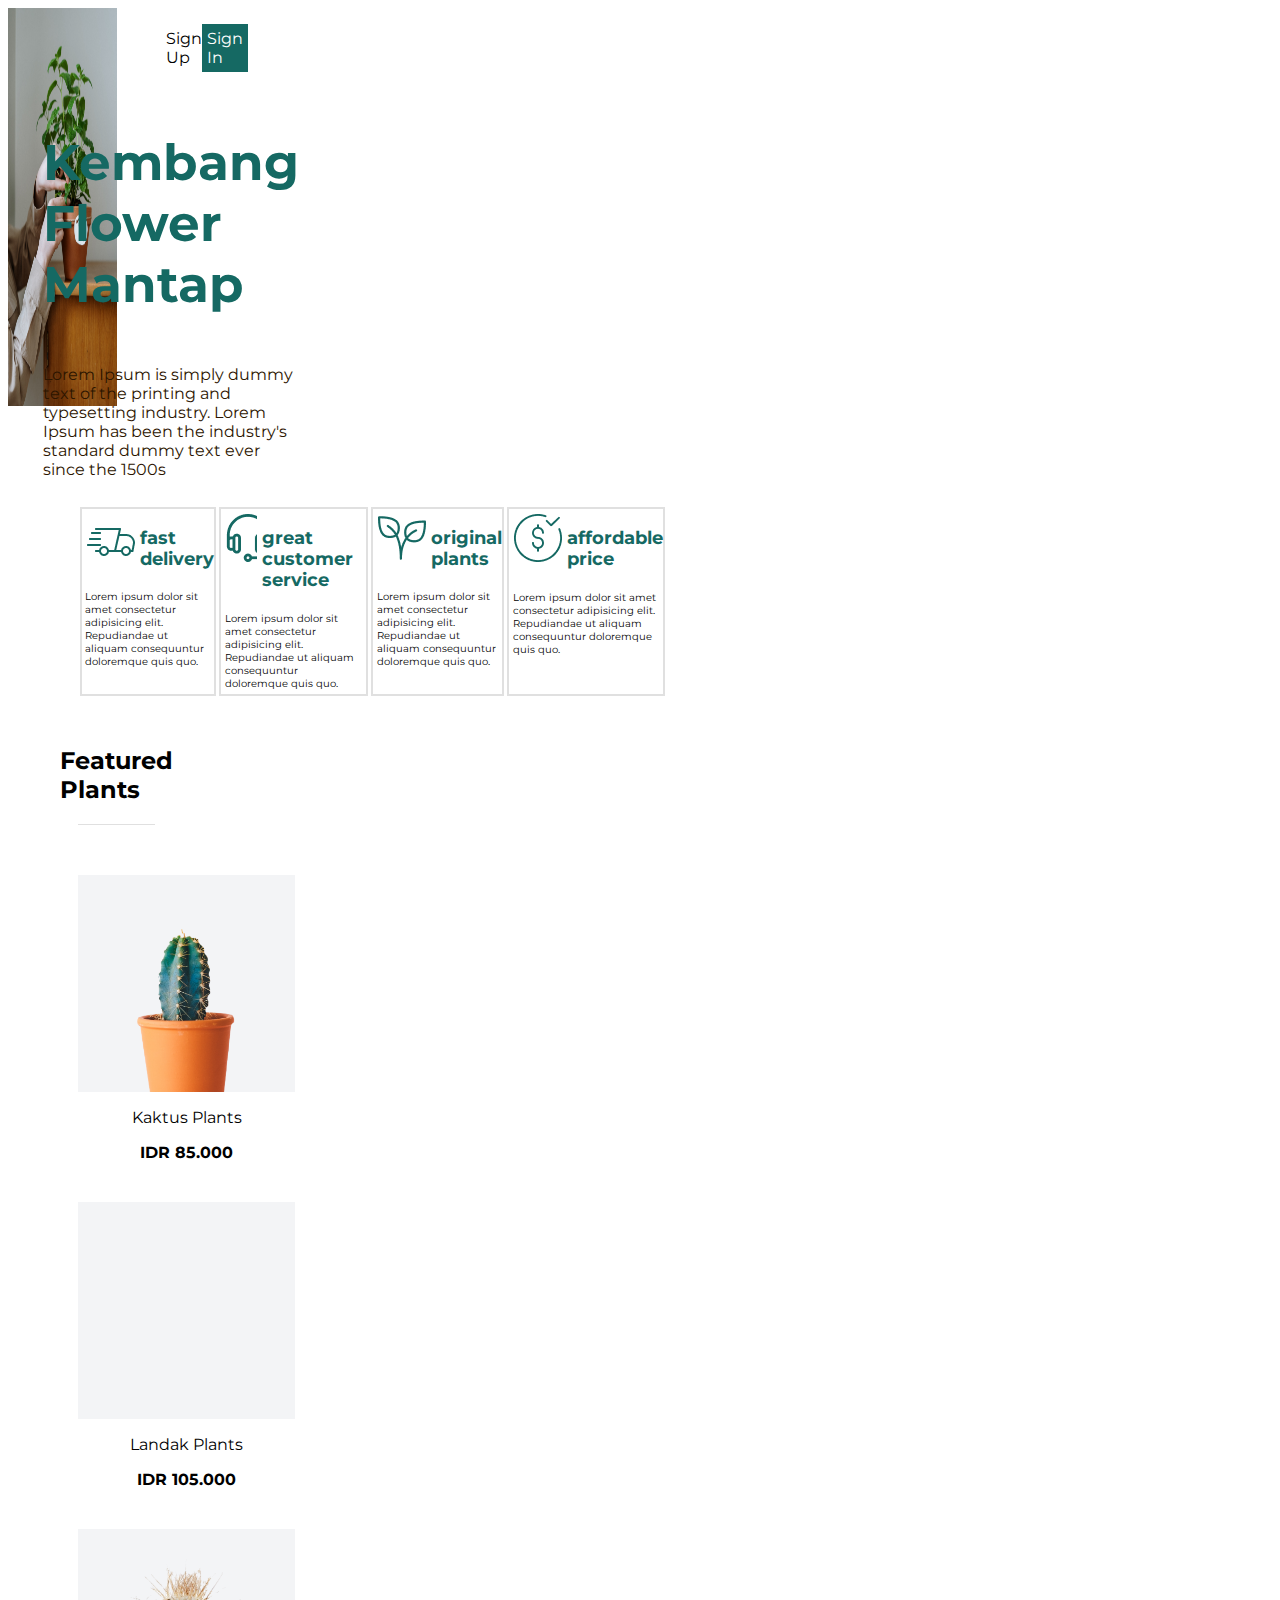
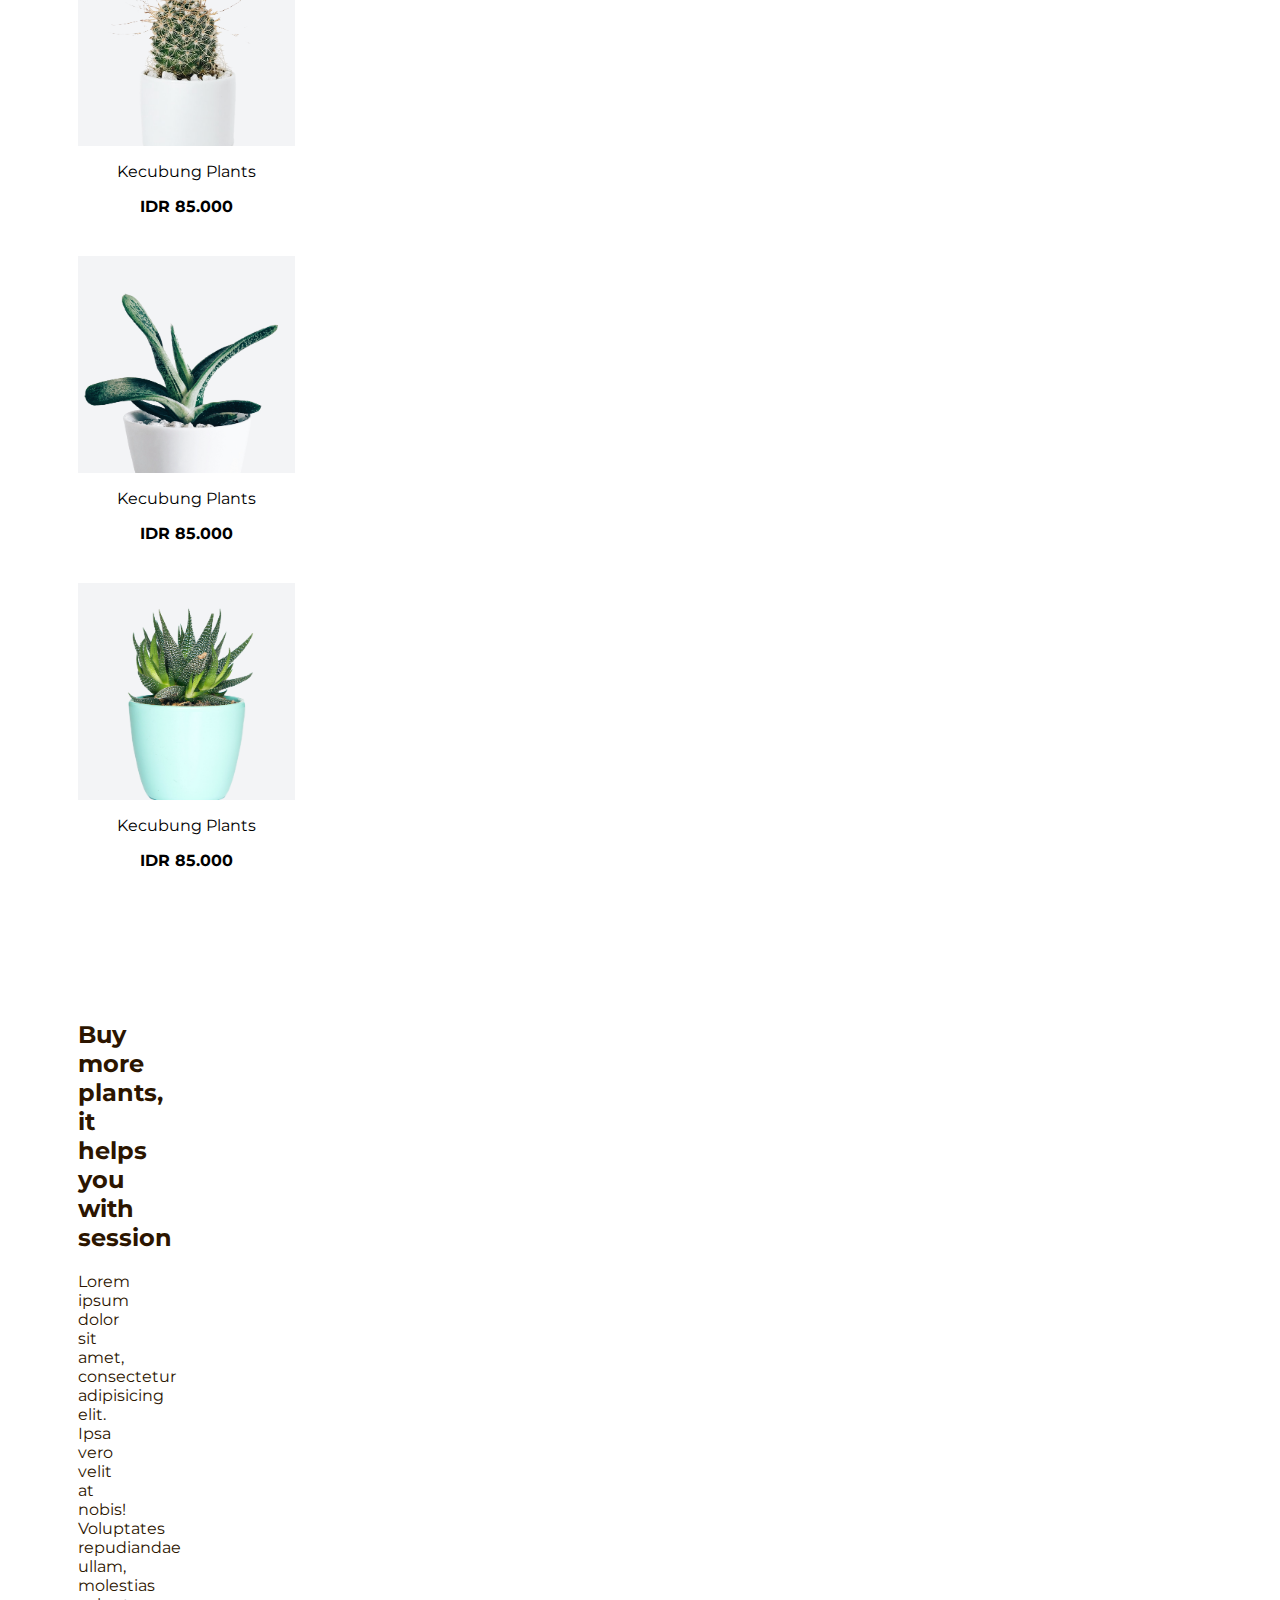
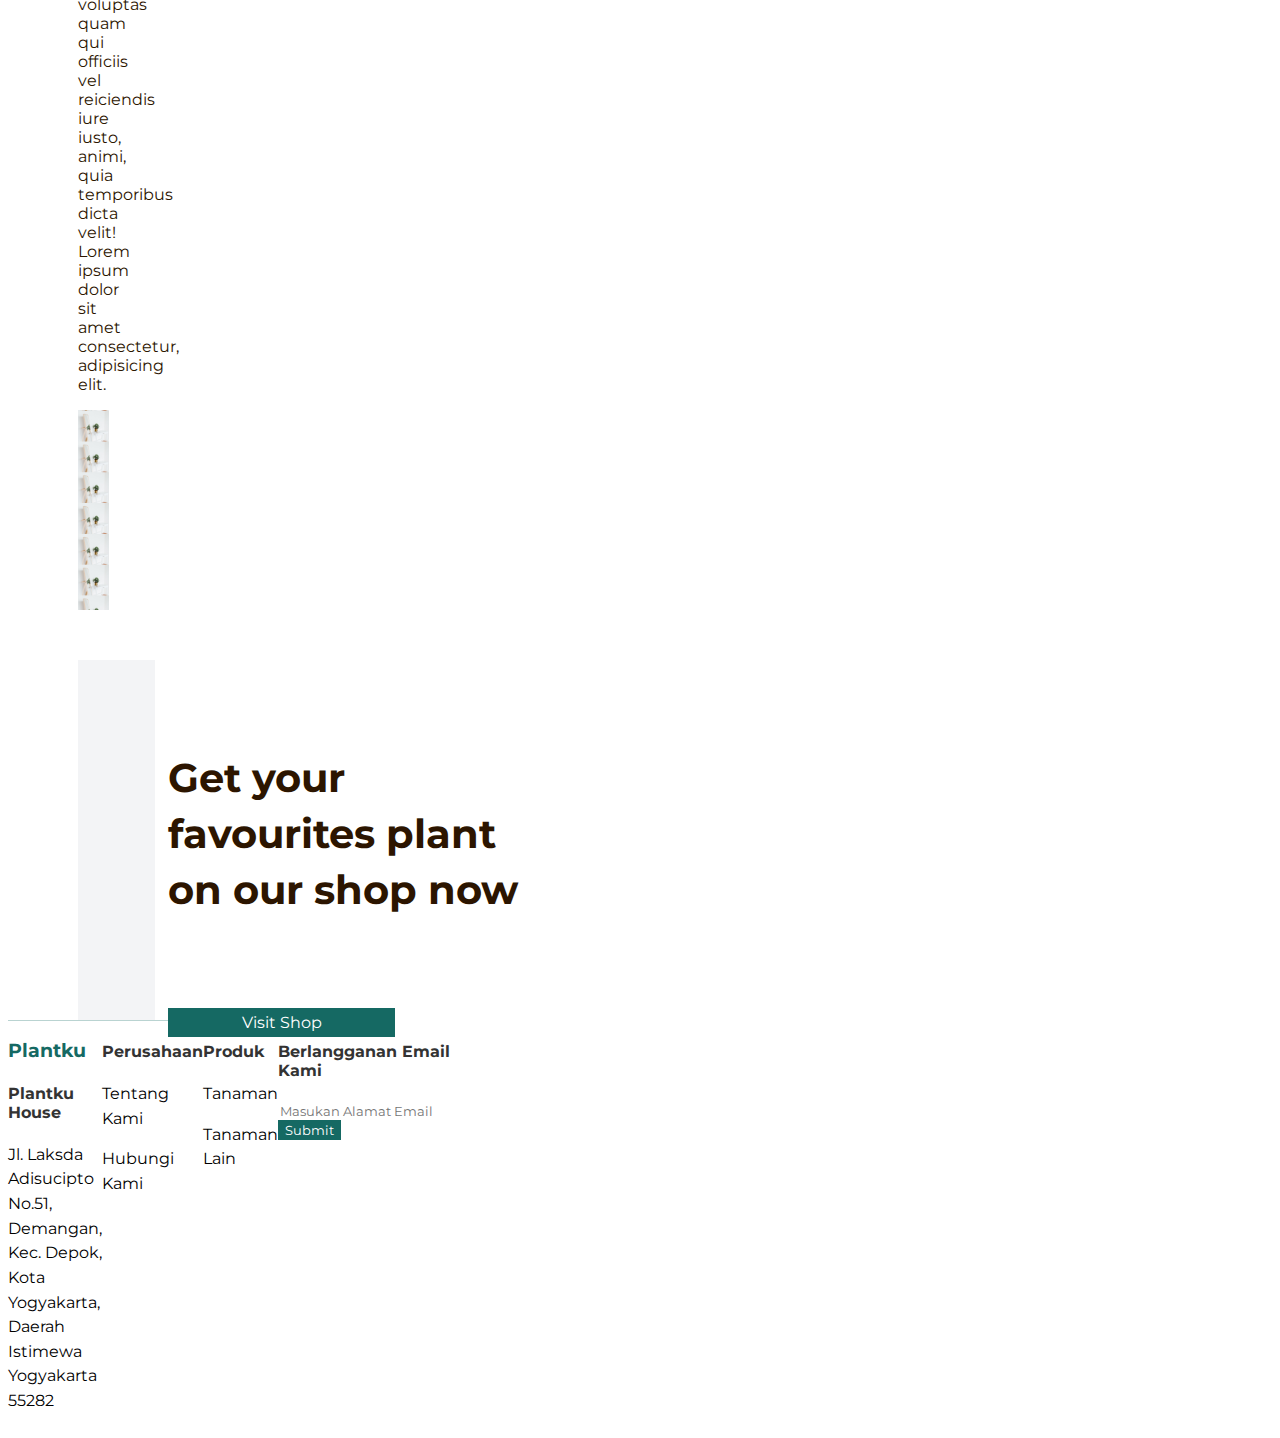
==== lab12/index.html @ 09dcf12d "Add files via upload" ====
<!DOCTYPE html>
<html lang="en">
<head>
    <meta charset="UTF-8">
    <meta http-equiv="X-UA-Compatible" content="IE=edge">
    <meta name="viewport" content="width=device-width, initial-scale=1.0">
    <link rel="preconnect" href="https://fonts.gstatic.com">
<link href="https://fonts.googleapis.com/css2?family=Montserrat:wght@300;400&display=swap" rel="stylesheet">
    <link rel="stylesheet" href="styles/style.css">
    <title>1</title>
</head>
<body>
    <header>
        <div class="header_left">
            <img src="images/header.png" alt="mint photo">
        </div>
        <div class="header_right">
                <ul class="header_items">
                    <li class="header_item search"></li>
                    <li class="header_item corzina"></li>
                    <li class="header_item sign_up">Sign Up</li>
                    <li class="header_item sign_in">Sign In</li>
                </ul>
            <div class="header_text">
                <h1>
                Kembang <br>
                Flower Mantap</h1>
                <p>Lorem Ipsum is simply dummy text of the printing and typesetting industry. Lorem Ipsum has been the industry's standard dummy text ever since the 1500s</p>
            </div>
        </div>
    </header>

    <main>
        <div class="main_items">

            <div class="box">
                <div class="main_name_container">
                    <div class="img1"></div>
                    <div class="main_item_name">
                        <h3>fast <br> 
                            delivery</h3>
                    </div>
                </div>
                <div class="main_item_text">
                    <p>Lorem ipsum dolor sit amet consectetur adipisicing elit. Repudiandae ut aliquam consequuntur doloremque quis quo. </p>
                </div>
            </div>

            <div class="box">
                <div class="main_name_container">
                    <div class="img2"></div>
                    <div class="main_item_name">
                        <h3>great customer <br> 
                            service</h3>
                    </div>
                </div>
                <div class="main_item_text">
                    <p>Lorem ipsum dolor sit amet consectetur adipisicing elit. Repudiandae ut aliquam consequuntur doloremque quis quo. </p>
                </div>
            </div>

            <div class="box">
                <div class="main_name_container">
                    <div class="img3"></div>
                    <div class="main_item_name">
                        <h3>original <br> 
                            plants</h3>
                    </div>
                </div>
                <div class="main_item_text">
                    <p>Lorem ipsum dolor sit amet consectetur adipisicing elit. Repudiandae ut aliquam consequuntur doloremque quis quo. </p>
                </div>
            </div>

            <div class="box">
                <div class="main_name_container">
                    <div class="img4"></div>
                    <div class="main_item_name">
                        <h3>affordable <br> 
                            price </h3>
                    </div>
                </div>
                <div class="main_item_text">
                    <p>Lorem ipsum dolor sit amet consectetur adipisicing elit. Repudiandae ut aliquam consequuntur doloremque quis quo. </p>
                </div>
            </div>
        </div>

        <div class="featured_plants">
                <h2>Featured Plants</h2>
                <hr>
        </div>
        <div class="products">

                <div class="products_item">
                    <div id="p1"></div>
                    <p class="products_name">Kaktus Plants</p>
                    <p class="products_price">IDR 85.000</p>
                </div>

                <div class="products_item">
                    <div id="p2"></div>
                    <p class="products_name">Landak Plants</p>
                    <p class="products_price">IDR 105.000</p>
                </div>

                <div class="products_item">
                    <div id="p3"></div>
                    <p class="products_name">Kecubung Plants</p>
                    <p class="products_price">IDR 85.000</p>
                </div>

                <div class="products_item">
                    <div id="p4"></div>
                    <p class="products_name">Kecubung Plants</p>
                    <p class="products_price">IDR 85.000</p>
                </div>

                <div class="products_item">
                    <div id="p5"></div>
                    <p class="products_name">Kecubung Plants</p>
                    <p class="products_price">IDR 85.000</p>
                </div>

        </div>

        <div class="recomendation">
            <div class="recomendation_left">
                <h2>Buy more plants, it helps you with session</h2>
                <p>Lorem ipsum dolor sit amet, consectetur adipisicing elit. Ipsa vero velit at nobis! Voluptates repudiandae ullam, molestias voluptas quam qui officiis vel reiciendis iure iusto, animi, quia temporibus dicta velit! Lorem ipsum dolor sit amet consectetur, adipisicing elit.</p>
                <div class="recomendation_photo"></div>
            </div>
            <div class="recomendation_right"></div>
        </div>

        <div class="visit">
            <div class="visit_left">
                <h2>Get your favourites plant on our shop now</h2>
                <a href="" class="visit_link">Visit Shop</a>
            </div>
            <div class="visit_right"></div>
        </div>

    </main>

    <footer>
        <div id="itmo_house">
            <h3>Plantku</h3>
            <h4>Plantku House</h4>
            <p>	Jl. Laksda Adisucipto No.51, Demangan, Kec. Depok, Kota Yogyakarta, Daerah Istimewa Yogyakarta 55282
            </p>   
            </div>
        <div id="made_for">
            <h4>Perusahaan</h4>
            <p>Tentang Kami</p>
            <p>Hubungi Kami</p>
        </div>
        <div id="made_by">
            <h4>Produk</h4>
            <p>Tanaman</p>
            <p>Tanaman Lain</p>
        </div>
        <div id="feedback">
            <h4>Berlangganan Email Kami</h4>
            <form action="">
                <input type="tel" placeholder="Masukan Alamat Email">
                <button>Submit</button>
            </form>
        </div>
    </footer>
</body>
</html>
---- lab12/styles/style.css ----
* {
  font-family: 'Montserrat';
}

body {
  width: 217px;
  overflow: revert;
}

a { 
  text-decoration: none;
  margin: 0 217px;
  width: 217px;
}

/* header */
header {
  display: flex;
  flex-direction: row;
}

.header_left {
  width: 50%;
  margin-left: 0;
}
.header_left img {
  width: 100%;
  height: 80%;
  margin-left: 0;
}
.header_right {
  width: 50%;
  display: flex;
  flex-direction: column;
  align-items: center;
}
.header_menu {
  display: flex;
  flex-direction: row;
  align-items: center;
}
.header_text {
  font-family: 'Montserrat';
  display: flex;
  flex-direction: column;
  align-items: left;
  margin : 10%;
}
.header_text h1 {
  color: #156963;
  font-size: 50px;
}
.header_text p {
  color: #2c1500;
  
}

.header_items {
  width: 45%;
  display: flex;
  flex-direction: row;
  justify-content: space-between;
  align-items: center;
  list-style-type: none;
}

.sign_in {
  background-color: #156963;
  color: white;
  padding: 5px;
}

.search {
  background: url("../images/search 11.png");
  height: 20px;
  width: 20px;
}

.corzina {
  background: url("../images/shopping-cart 12.png");
  height: 20px;
  width: 20px;
}

main {
  display: flex;
  flex-direction: column;
  margin: 0 70px;
}

/* compony benefits */
.main_items {
  display: flex;
  justify-content: space-between;
  flex-direction: row;
}
.box {
  border: 2px solid #e0e0e0;
  margin : 2%;
  align-items: center;
  margin-bottom: 30px;
}

.main_name_container {
  display: flex;
  justify-content: left;
  flex-direction: row;
}

.img1 {
  background: url("../images/fast 11.png");
  height: 48px;
  width: 48px;
  margin: 5px;
}
.img2 {
  background: url("../images/Vector2.png");
  height: 48px;
  width: 44px;
  margin: 5px;
}
.img3 {
  background: url("../images/plant 13.png");
  height: 48px;
  width: 48px;
  margin: 5px;
}
.img4 {
  background: url("../images/dollar-symbol 14.png");
  height: 48px;
  width: 48px;
  margin: 5px;
}

.main_item_name {
  display: flex;
  flex-direction: row;
  color: #156963;
  font-size: 15px;
}

.main_item_name h3 {
  font-weight: bold;
}
.main_item_text p {
  margin: 1%;
  padding: 2%;
  font-size: 10px;
}

/* featured plants */
.featured_plants {
  display: flex;
  flex-direction: column;
  align-items: center;
}
.featured_plants hr {
  border: none;
  background-color: #e0e0e0;
  height: 1px;
  width: 100%;
  margin: 0;
}

/* featured plants gallary */
.products {
  display: flex;
  justify-content: space-between;
  flex-direction: row;
  flex-wrap: wrap;
  margin-top: 50px;
  
}

.products_item {
  margin-bottom: 40px;
}
.products_name {
  text-align: center;
}

.products_price {
  font-weight: bold;
  text-align: center;
  margin: 0;
}

#p1 {
  background: url("../images/featured kaktus.png"), #f3f4f6;
  background-position: 50% 65%;
  background-size: 150%;
  height: 217px;
  width: 217px;
}
#p2 {
  background: url("../images/featured landark.png"), #f3f4f6;
  background-position: 50% 0%;
  background-size: 100%;
  height: 217px;
  width: 217px;
}
#p3 {
  background: url("../images/featured kecubung 1.png"), #f3f4f6;
  background-position: 50% 50%;
  background-size: 100%;
  height: 217px;
  width: 217px;
}
#p4 {
  background: url("../images/featured kecubung 2.png"), #f3f4f6;
  background-position: 50% -20%;
  background-size: 130%;
  height: 217px;
  width: 217px;
}
#p5 {
  background: url("../images/featured kecubung 3.png"), #f3f4f6;
  background-position: 50% 0%;
  background-size: 180%;
  height: 217px;
  width: 217px;
}


/* buy more plants */
.recomendation {
  display: flex;
  flex-direction: row;
  margin-top : 90px;
  
}
.recomendation_left {
  width: 40%;
  color: #2c1500;
  text-align: left;
}

.recomendation_photo {
  background: url("../images/buy more left.png");
  background-position: 30% 55%;
  background-size: 150%;
  height: 200px;
}
.recomendation_right {
  margin-left : 10%;
  width: 50%;
  background: url("../images/buy more right.png");
  background-position: 50% 100%;
  background-size: 130%;
  height: 700px;
}

/* visit shop */
.visit {
  display: flex;
  flex-direction: row;
  background-color: #F3F4F6;
  height: 360px;
  margin-top: 50px;
}
.visit_left h2 {
  color: #2c1500;
  line-height: 1.4;
  margin: 90px;
  font-size: 40px;
}
.visit_left a {
  padding: 5px;
  display: flex;
  align-items: left;
  justify-content: center;
  color: white;
  background-color: #156963;
  margin-left: 90px;
}
.visit_right {
  background: url("../images/visit shop.png");
  background-size: 200%;
  background-position: 50% 50%;
  height: 360px;
  width: 300px;

}

/* footer */
footer {
  display: flex;
  flex-direction: row;
  justify-content: space-between;
  border-top: 1px solid #b9d3d1;
  width: 100%;
}
footer h3 {
  color: #156963;
}
footer h4 {
  color: #333;
}
footer p {
  line-height: 1.54;
}
footer form input {
  border: none;
}
footer form button {
  display: flex;
  align-items: center;
  justify-content: center;
  background-color: #156963;
  border: 1px solid #156963;
  
  color: white;
}
footer form button:hover {
  transform: translateY(-2px);
}/*# sourceMappingURL=style.css.map */
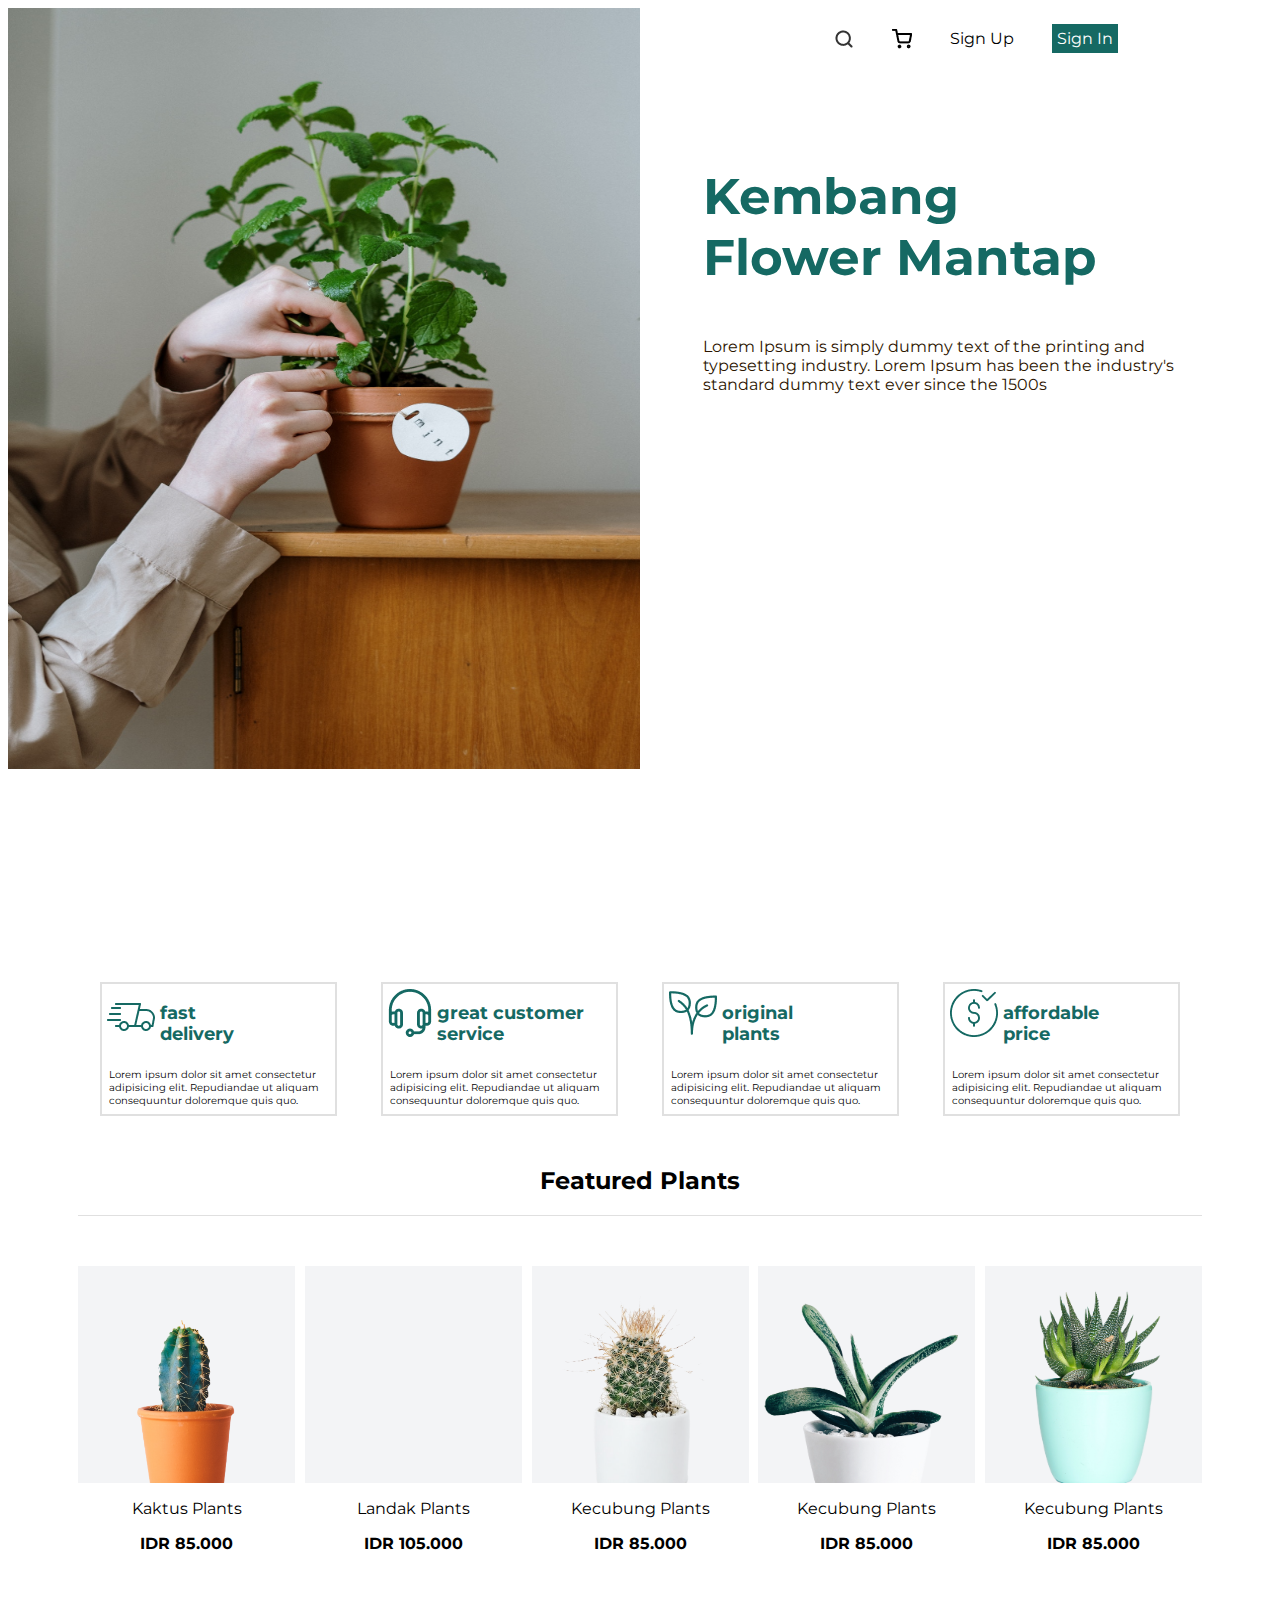
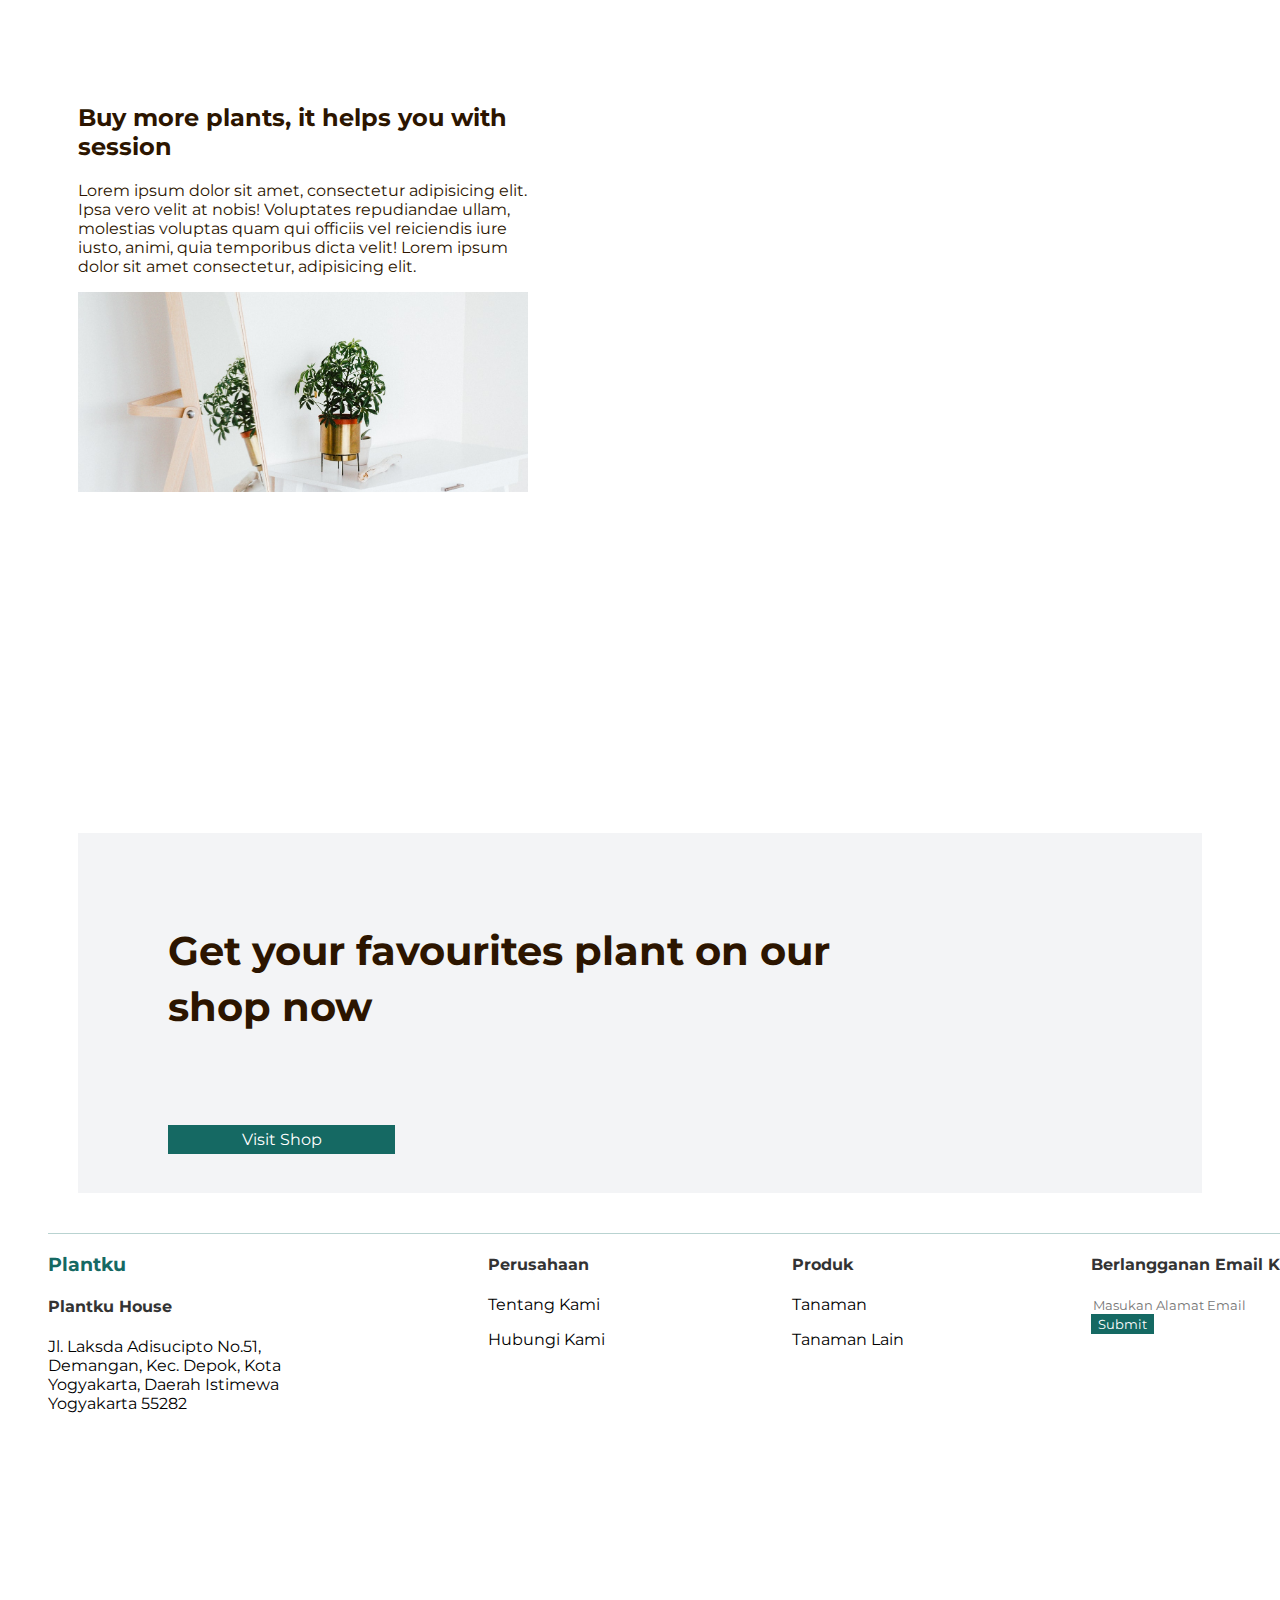
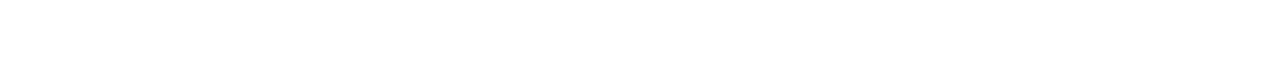
==== commit ec38a765: "Add files via upload" ====
--- a/lab12/index.html
+++ b/lab12/index.html
@@ -144,23 +144,23 @@
     </main>
 
     <footer>
-        <div id="itmo_house">
+        <div class="first_column">
             <h3>Plantku</h3>
             <h4>Plantku House</h4>
             <p>	Jl. Laksda Adisucipto No.51, Demangan, Kec. Depok, Kota Yogyakarta, Daerah Istimewa Yogyakarta 55282
             </p>   
-            </div>
-        <div id="made_for">
+        </div>
+        <div class="second_column">
             <h4>Perusahaan</h4>
             <p>Tentang Kami</p>
             <p>Hubungi Kami</p>
         </div>
-        <div id="made_by">
+        <div class="third_column">
             <h4>Produk</h4>
             <p>Tanaman</p>
             <p>Tanaman Lain</p>
         </div>
-        <div id="feedback">
+        <div class="last_column">
             <h4>Berlangganan Email Kami</h4>
             <form action="">
                 <input type="tel" placeholder="Masukan Alamat Email">
--- a/lab12/styles/style.css
+++ b/lab12/styles/style.css
@@ -3,7 +3,6 @@
 }
 
 body {
-  width: 217px;
   overflow: revert;
 }
 
@@ -13,7 +12,6 @@
   width: 217px;
 }
 
-/* header */
 header {
   display: flex;
   flex-direction: row;
@@ -88,7 +86,6 @@
   margin: 0 70px;
 }
 
-/* compony benefits */
 .main_items {
   display: flex;
   justify-content: space-between;
@@ -148,7 +145,6 @@
   font-size: 10px;
 }
 
-/* featured plants */
 .featured_plants {
   display: flex;
   flex-direction: column;
@@ -162,7 +158,6 @@
   margin: 0;
 }
 
-/* featured plants gallary */
 .products {
   display: flex;
   justify-content: space-between;
@@ -221,8 +216,6 @@
   width: 217px;
 }
 
-
-/* buy more plants */
 .recomendation {
   display: flex;
   flex-direction: row;
@@ -250,7 +243,6 @@
   height: 700px;
 }
 
-/* visit shop */
 .visit {
   display: flex;
   flex-direction: row;
@@ -282,13 +274,17 @@
 
 }
 
-/* footer */
 footer {
   display: flex;
   flex-direction: row;
   justify-content: space-between;
   border-top: 1px solid #b9d3d1;
   width: 100%;
+  height: 400px;
+  margin: 40px;
+}
+.first_column {
+  max-width: 20%;
 }
 footer h3 {
   color: #156963;
@@ -296,11 +292,8 @@
 footer h4 {
   color: #333;
 }
-footer p {
-  line-height: 1.54;
-}
 footer form input {
-  border: none;
+  border:#156963 1px;
 }
 footer form button {
   display: flex;
@@ -313,4 +306,4 @@
 }
 footer form button:hover {
   transform: translateY(-2px);
-}/*# sourceMappingURL=style.css.map */+}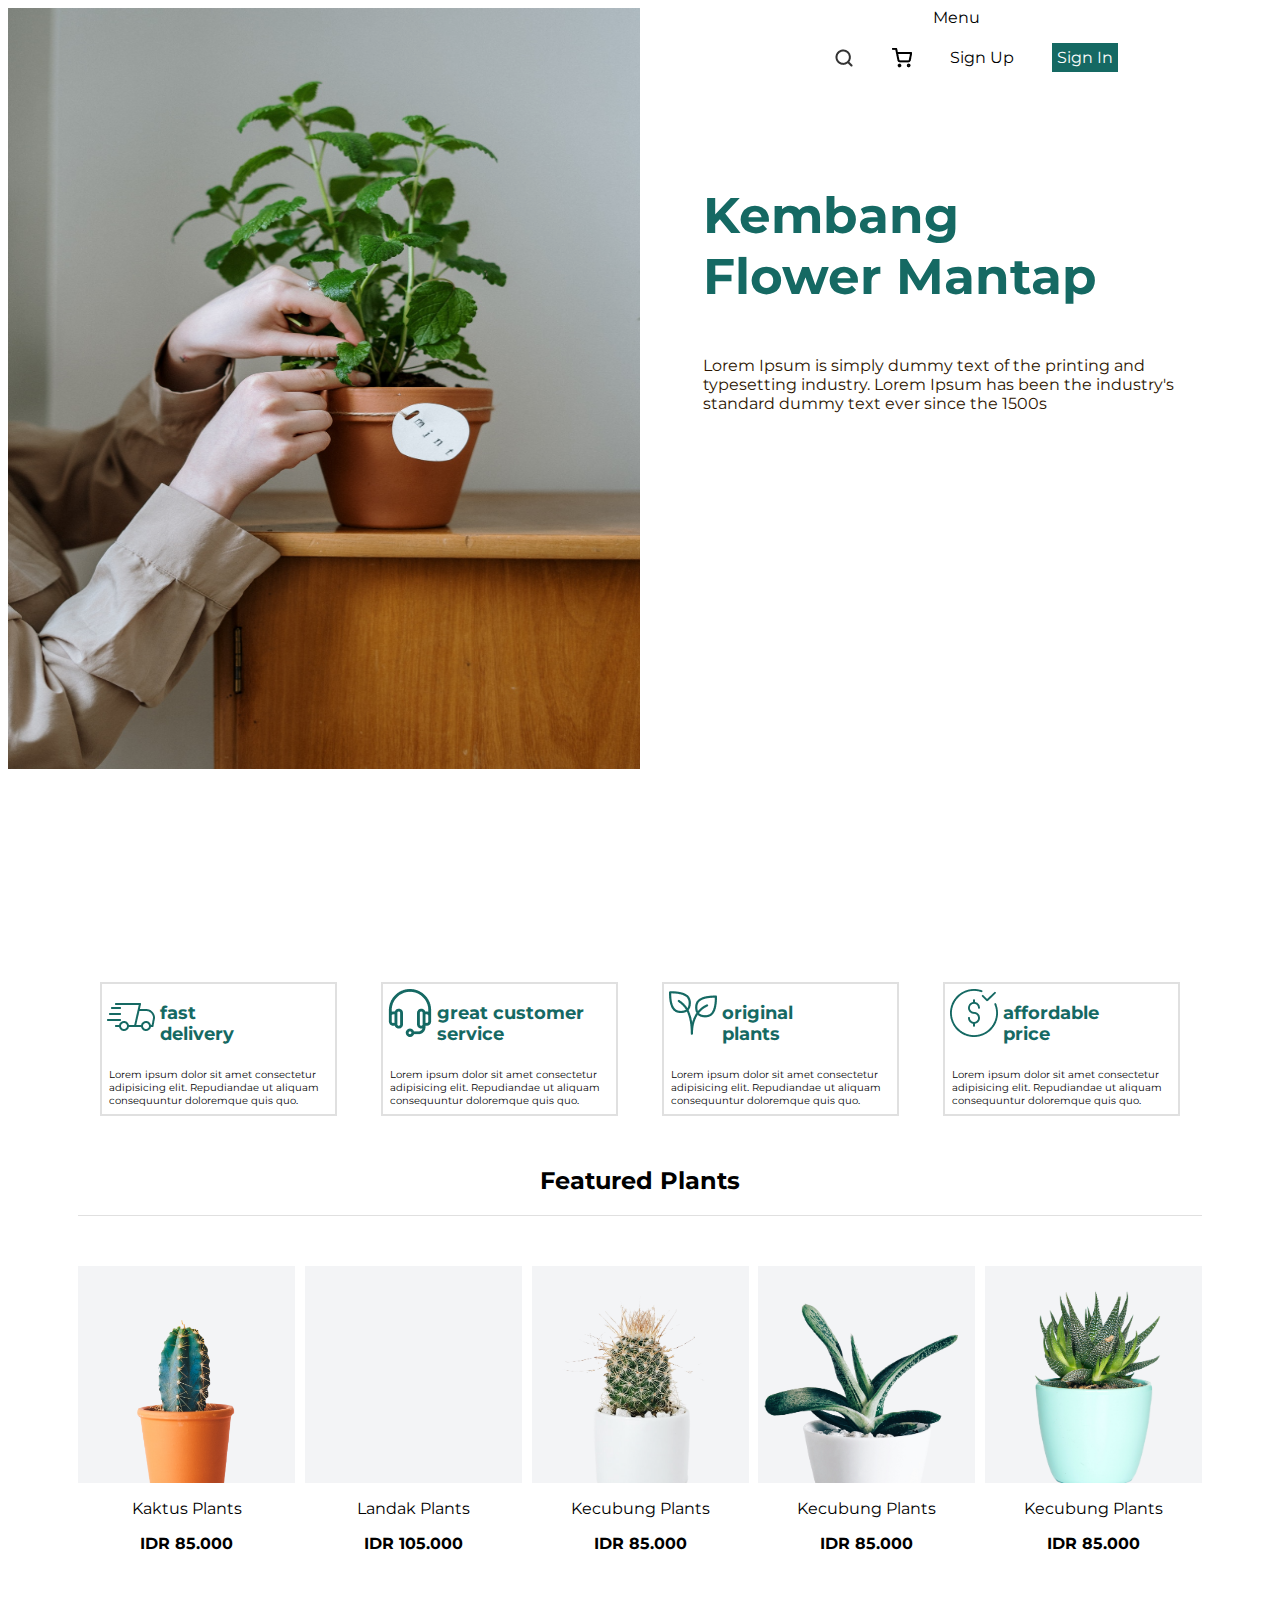
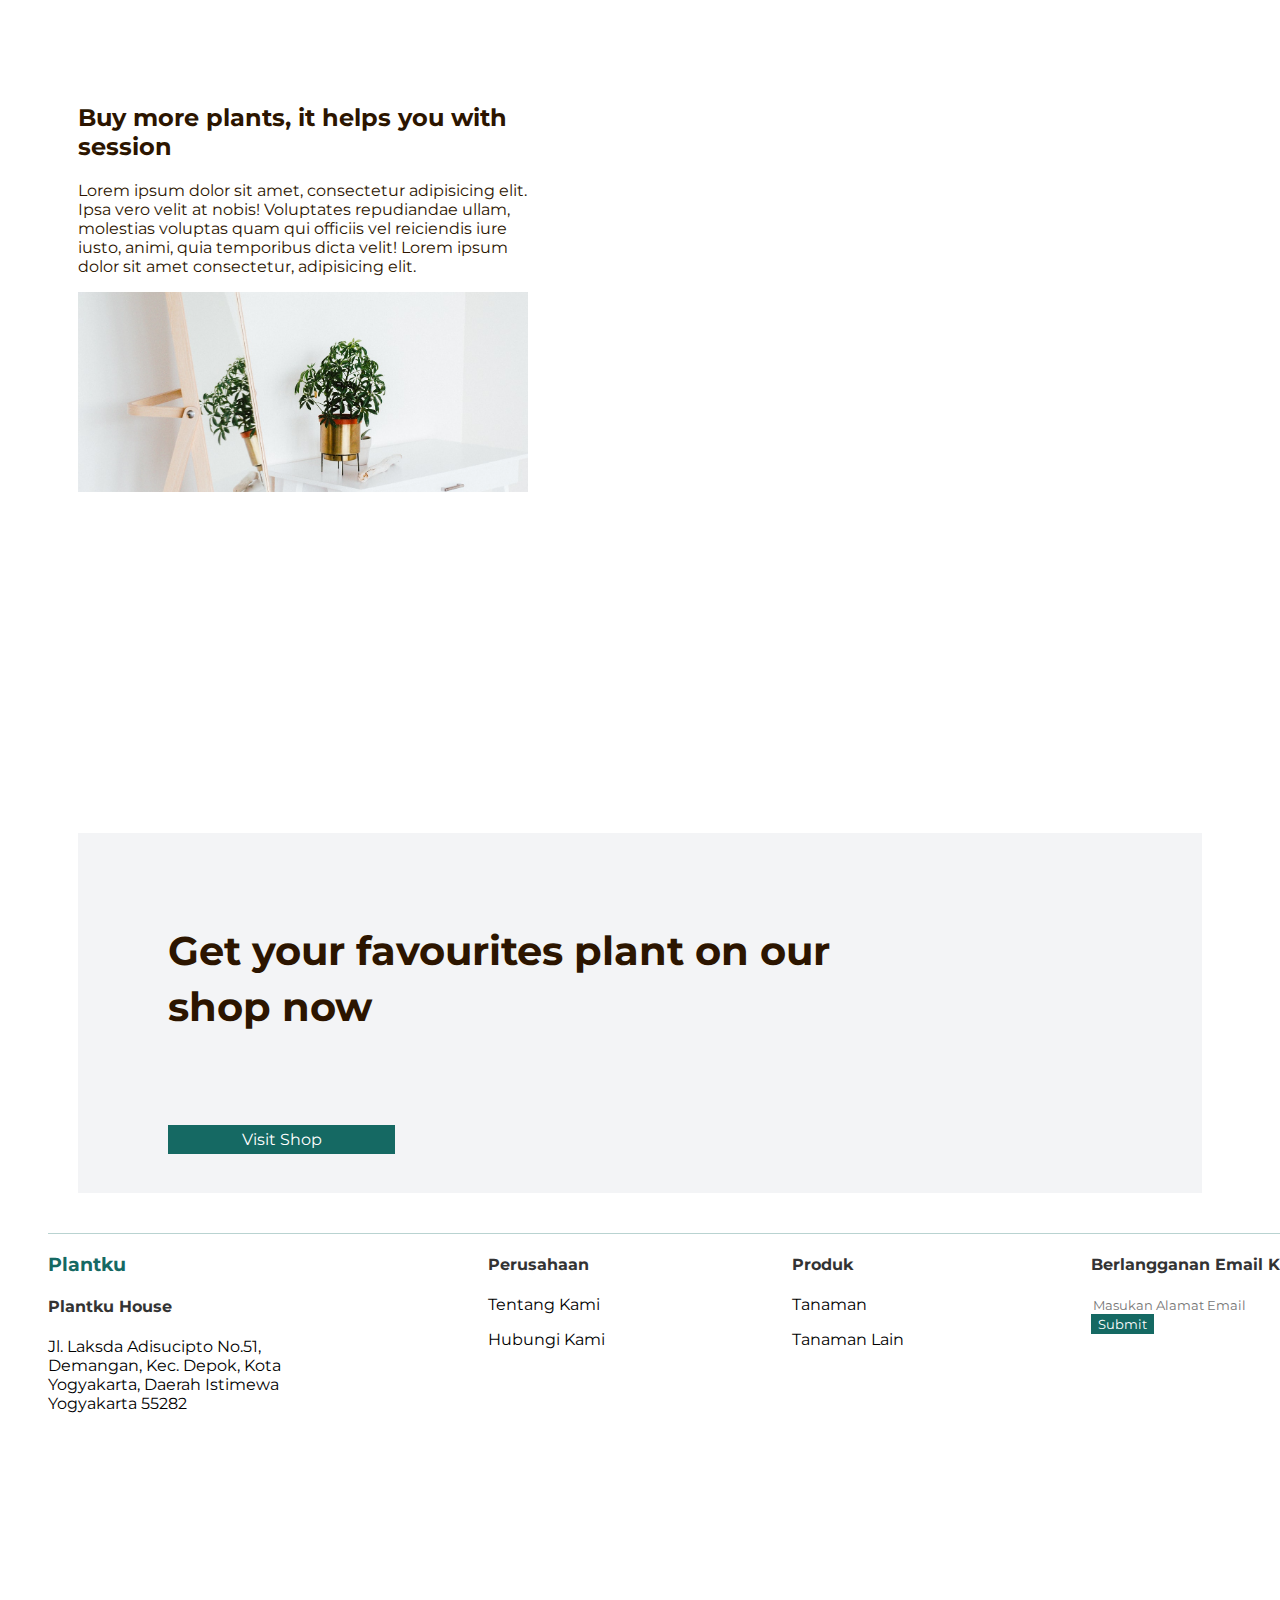
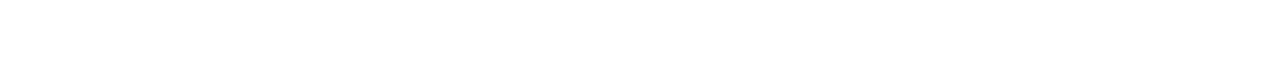
==== commit f1cd3e78: "Update index.html" ====
--- a/lab12/index.html
+++ b/lab12/index.html
@@ -15,6 +15,7 @@
             <img src="images/header.png" alt="mint photo">
         </div>
         <div class="header_right">
+                <div class="menu_hiden">Menu</div>
                 <ul class="header_items">
                     <li class="header_item search"></li>
                     <li class="header_item corzina"></li>
@@ -92,31 +93,31 @@
         </div>
         <div class="products">
 
-                <div class="products_item">
+                <div class="products_item p1">
                     <div id="p1"></div>
                     <p class="products_name">Kaktus Plants</p>
                     <p class="products_price">IDR 85.000</p>
                 </div>
 
-                <div class="products_item">
+                <div class="products_item p2">
                     <div id="p2"></div>
                     <p class="products_name">Landak Plants</p>
                     <p class="products_price">IDR 105.000</p>
                 </div>
 
-                <div class="products_item">
+                <div class="products_item p3">
                     <div id="p3"></div>
                     <p class="products_name">Kecubung Plants</p>
                     <p class="products_price">IDR 85.000</p>
                 </div>
 
-                <div class="products_item">
+                <div class="products_item p4">
                     <div id="p4"></div>
                     <p class="products_name">Kecubung Plants</p>
                     <p class="products_price">IDR 85.000</p>
                 </div>
 
-                <div class="products_item">
+                <div class="products_item p5">
                     <div id="p5"></div>
                     <p class="products_name">Kecubung Plants</p>
                     <p class="products_price">IDR 85.000</p>
@@ -169,4 +170,4 @@
         </div>
     </footer>
 </body>
-</html>+</html>
